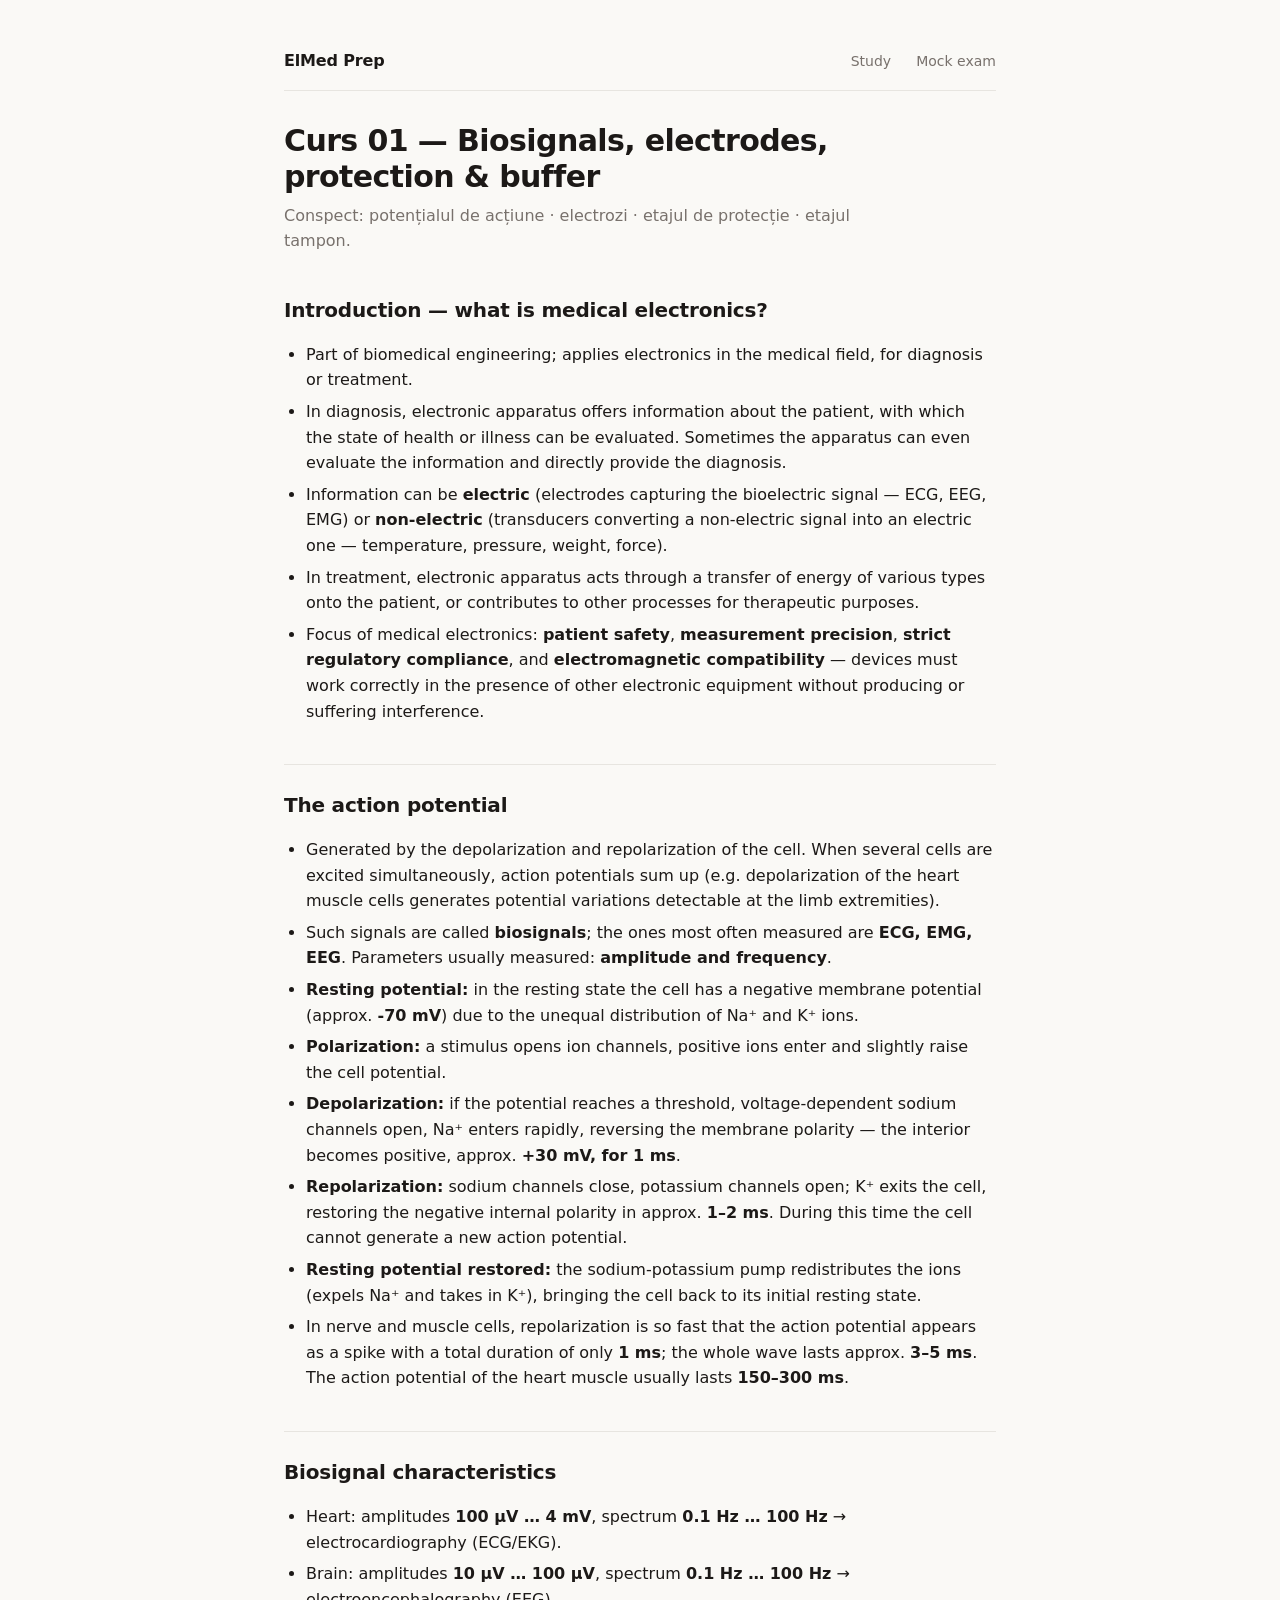
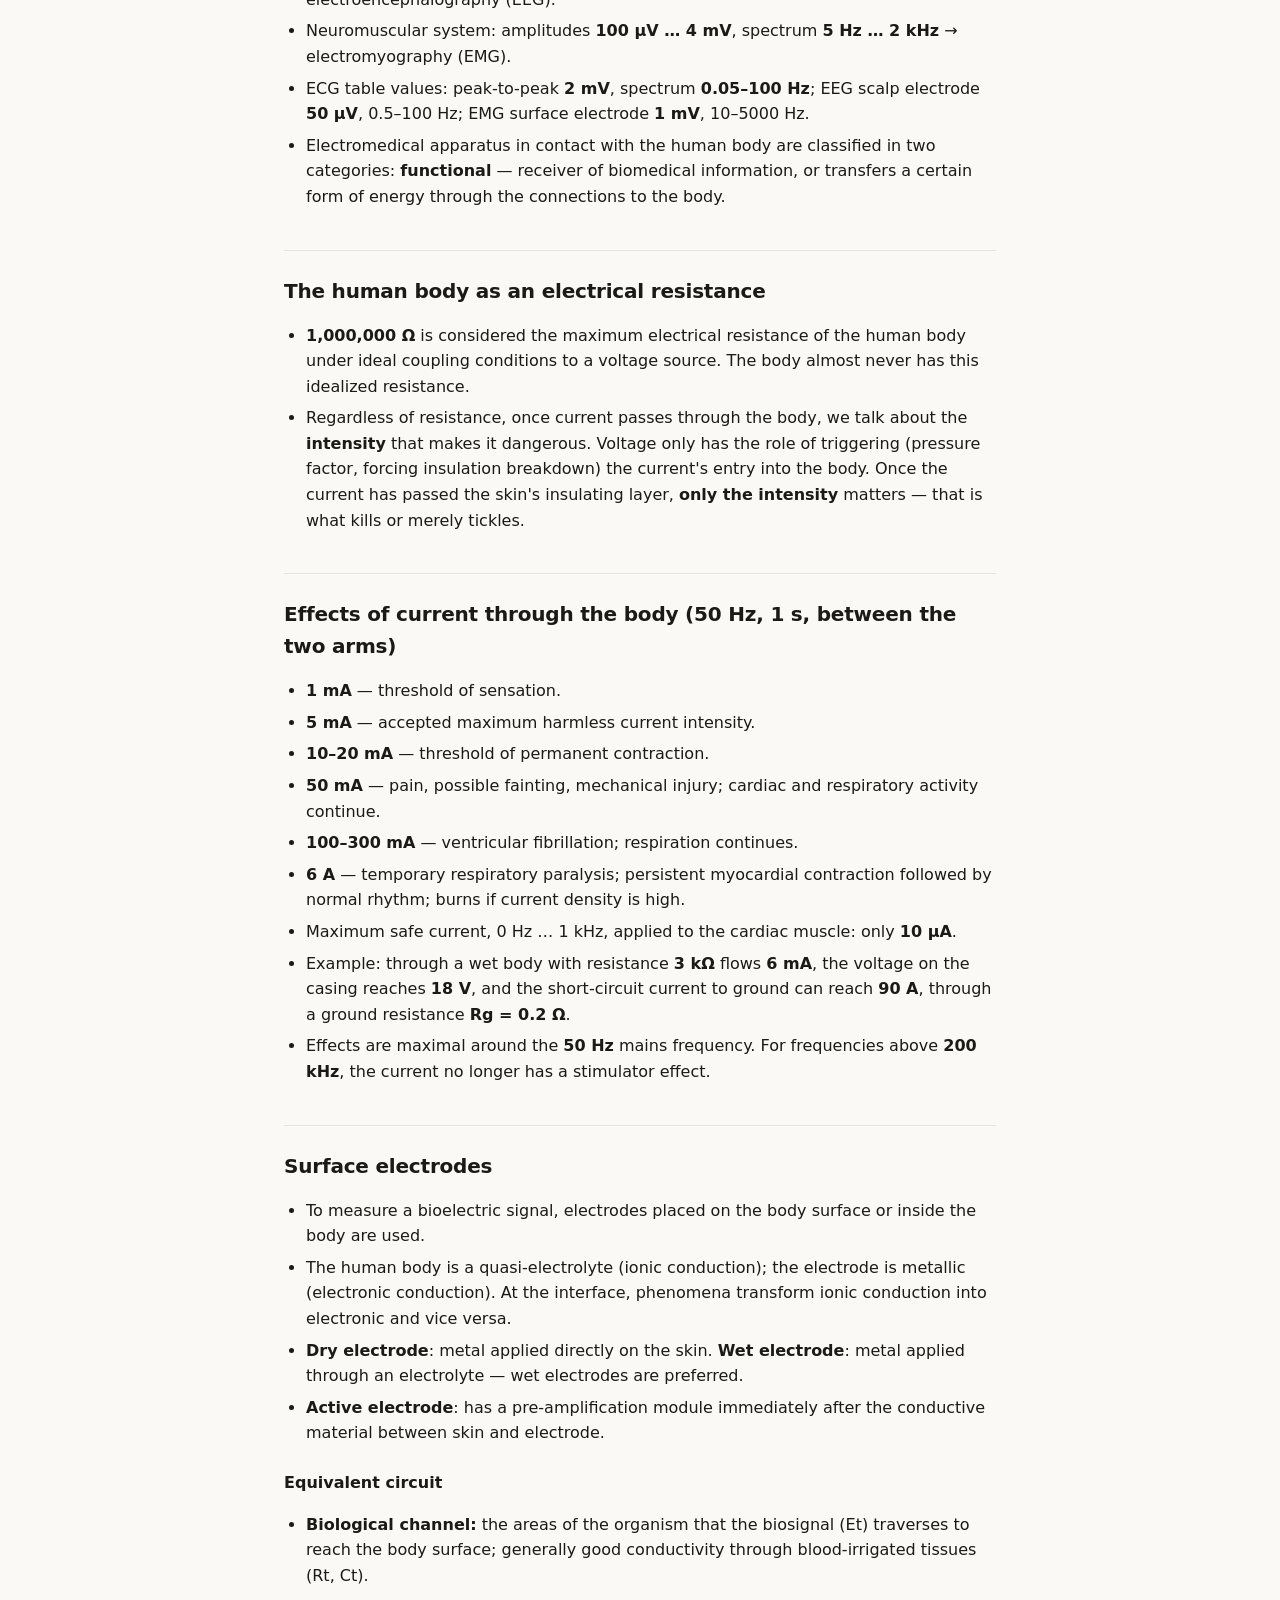
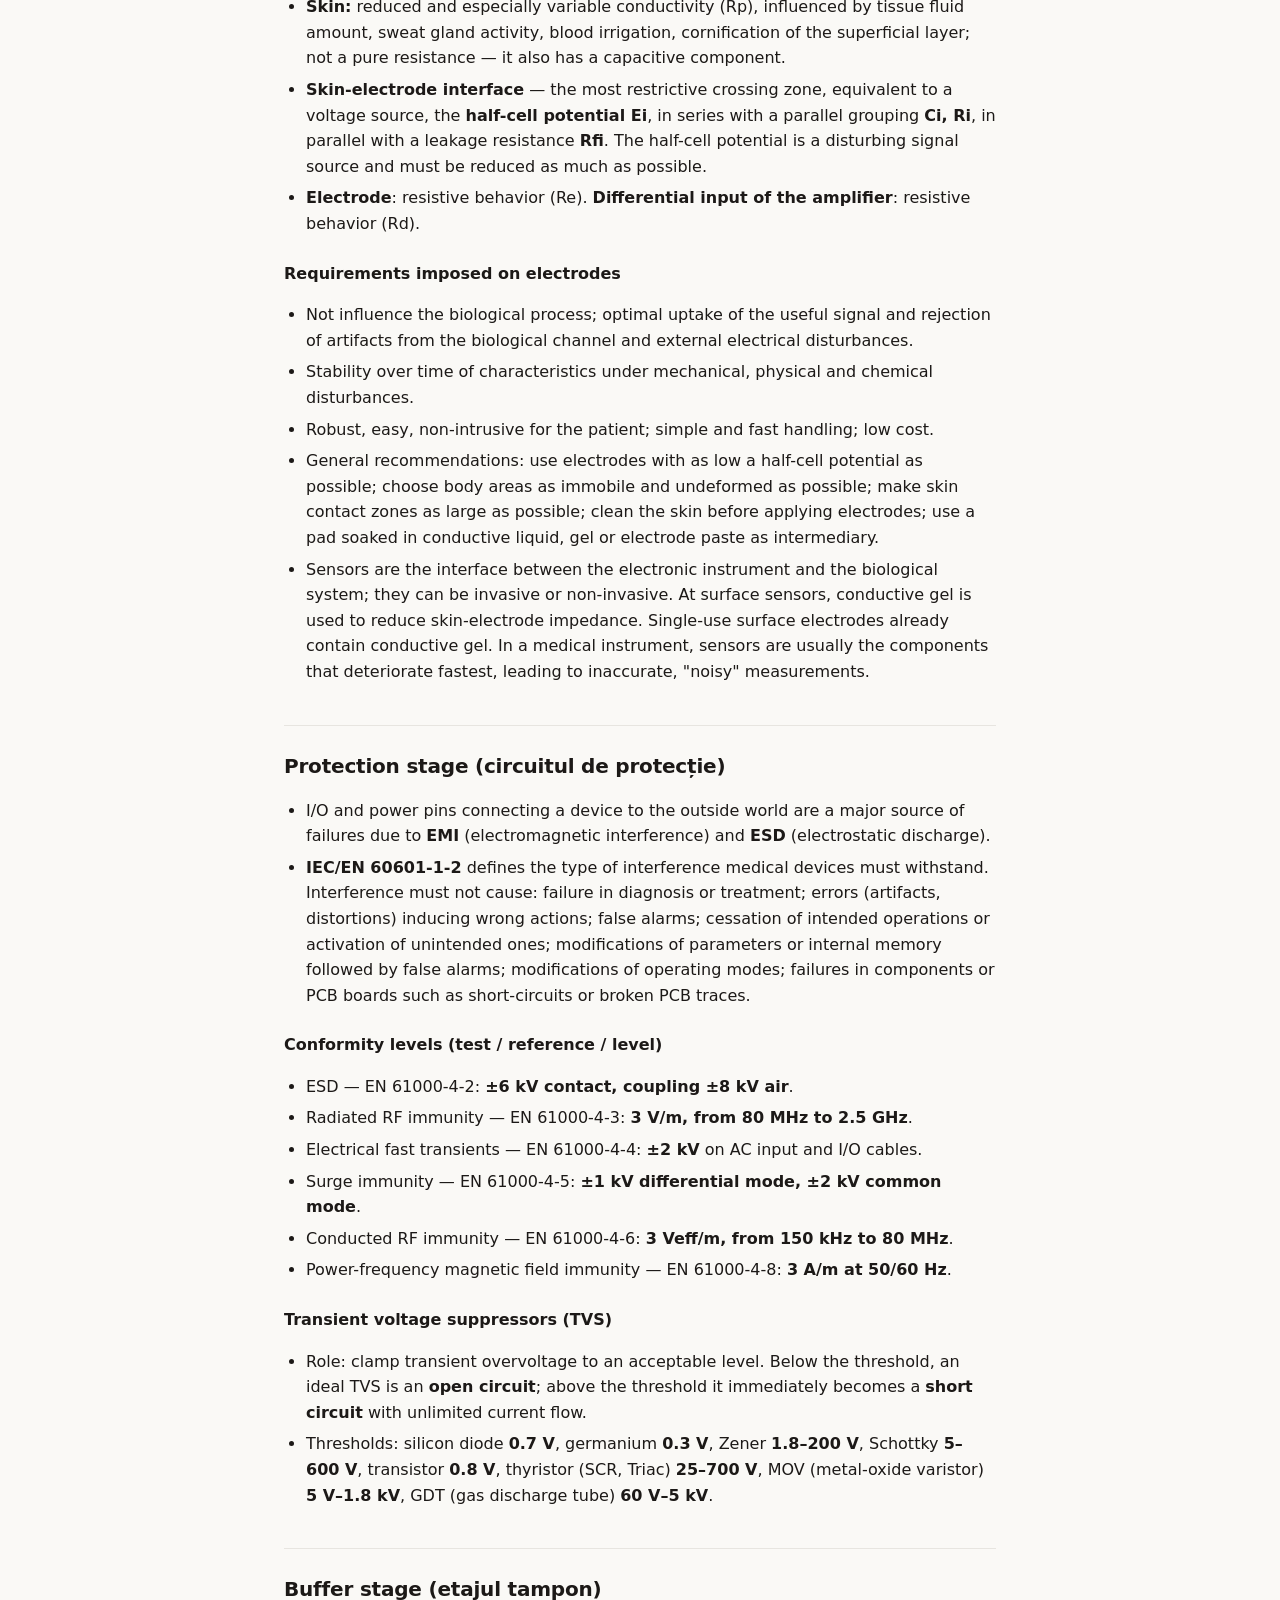
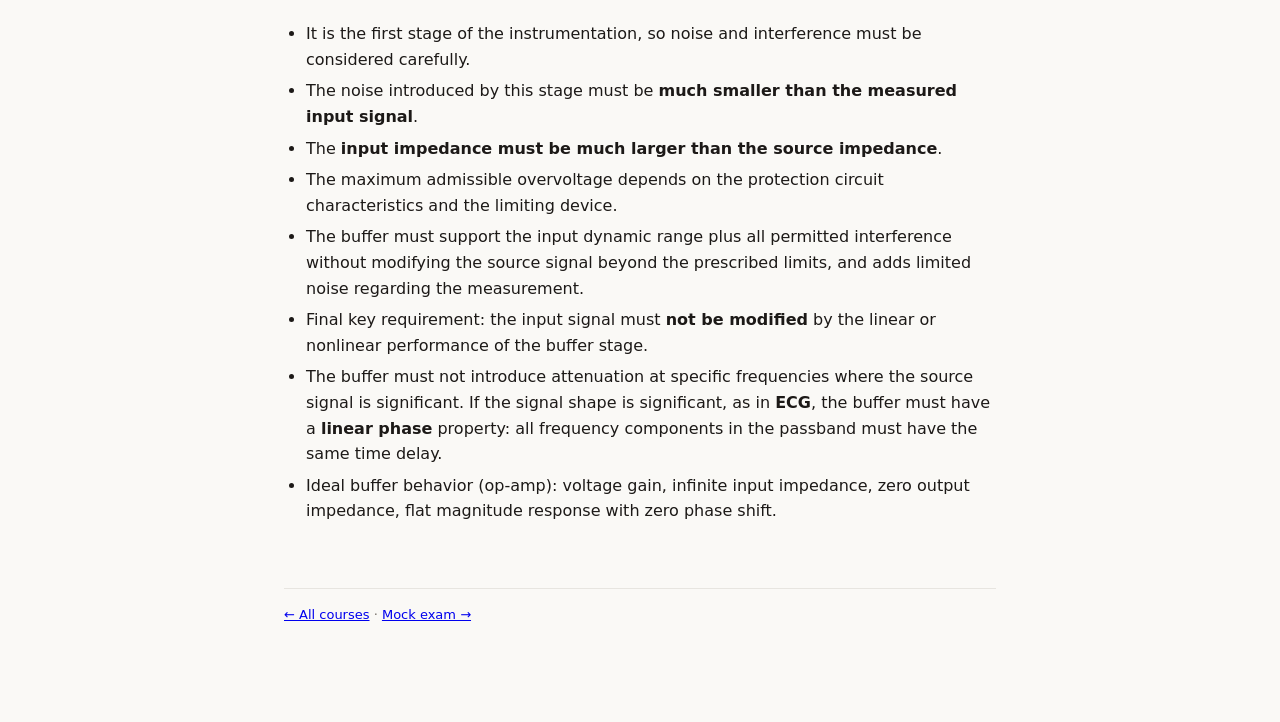
==== curs-1.html @ 2e2f3de9 "Add Curs 01 study page" ====
<!DOCTYPE html>
<html lang="en">
<head>
<meta charset="utf-8">
<meta name="viewport" content="width=device-width, initial-scale=1">
<title>Curs 01 — ElMed Prep</title>
<link rel="stylesheet" href="assets/style.css">
</head>
<body>
<div class="wrap content">
  <header class="site">
    <a class="brand" href="index.html">ElMed Prep</a>
    <nav>
      <a href="index.html">Study</a>
      <a href="exam.html">Mock exam</a>
    </nav>
  </header>

  <h1>Curs 01 — Biosignals, electrodes, protection &amp; buffer</h1>
  <p class="lead">Conspect: potențialul de acțiune · electrozi · etajul de protecție · etajul tampon.</p>

  <h2>Introduction — what is medical electronics?</h2>
  <ul>
    <li>Part of biomedical engineering; applies electronics in the medical field, for diagnosis or treatment.</li>
    <li>In diagnosis, electronic apparatus offers information about the patient, with which the state of health or illness can be evaluated. Sometimes the apparatus can even evaluate the information and directly provide the diagnosis.</li>
    <li>Information can be <strong>electric</strong> (electrodes capturing the bioelectric signal — ECG, EEG, EMG) or <strong>non-electric</strong> (transducers converting a non-electric signal into an electric one — temperature, pressure, weight, force).</li>
    <li>In treatment, electronic apparatus acts through a transfer of energy of various types onto the patient, or contributes to other processes for therapeutic purposes.</li>
    <li>Focus of medical electronics: <strong>patient safety</strong>, <strong>measurement precision</strong>, <strong>strict regulatory compliance</strong>, and <strong>electromagnetic compatibility</strong> — devices must work correctly in the presence of other electronic equipment without producing or suffering interference.</li>
  </ul>

  <h2>The action potential</h2>
  <ul>
    <li>Generated by the depolarization and repolarization of the cell. When several cells are excited simultaneously, action potentials sum up (e.g. depolarization of the heart muscle cells generates potential variations detectable at the limb extremities).</li>
    <li>Such signals are called <strong>biosignals</strong>; the ones most often measured are <strong>ECG, EMG, EEG</strong>. Parameters usually measured: <strong>amplitude and frequency</strong>.</li>
    <li><strong>Resting potential:</strong> in the resting state the cell has a negative membrane potential (approx. <strong>-70 mV</strong>) due to the unequal distribution of Na⁺ and K⁺ ions.</li>
    <li><strong>Polarization:</strong> a stimulus opens ion channels, positive ions enter and slightly raise the cell potential.</li>
    <li><strong>Depolarization:</strong> if the potential reaches a threshold, voltage-dependent sodium channels open, Na⁺ enters rapidly, reversing the membrane polarity — the interior becomes positive, approx. <strong>+30 mV, for 1 ms</strong>.</li>
    <li><strong>Repolarization:</strong> sodium channels close, potassium channels open; K⁺ exits the cell, restoring the negative internal polarity in approx. <strong>1–2 ms</strong>. During this time the cell cannot generate a new action potential.</li>
    <li><strong>Resting potential restored:</strong> the sodium-potassium pump redistributes the ions (expels Na⁺ and takes in K⁺), bringing the cell back to its initial resting state.</li>
    <li>In nerve and muscle cells, repolarization is so fast that the action potential appears as a spike with a total duration of only <strong>1 ms</strong>; the whole wave lasts approx. <strong>3–5 ms</strong>. The action potential of the heart muscle usually lasts <strong>150–300 ms</strong>.</li>
  </ul>

  <h2>Biosignal characteristics</h2>
  <ul>
    <li>Heart: amplitudes <strong>100 µV … 4 mV</strong>, spectrum <strong>0.1 Hz … 100 Hz</strong> → electrocardiography (ECG/EKG).</li>
    <li>Brain: amplitudes <strong>10 µV … 100 µV</strong>, spectrum <strong>0.1 Hz … 100 Hz</strong> → electroencephalography (EEG).</li>
    <li>Neuromuscular system: amplitudes <strong>100 µV … 4 mV</strong>, spectrum <strong>5 Hz … 2 kHz</strong> → electromyography (EMG).</li>
    <li>ECG table values: peak-to-peak <strong>2 mV</strong>, spectrum <strong>0.05–100 Hz</strong>; EEG scalp electrode <strong>50 µV</strong>, 0.5–100 Hz; EMG surface electrode <strong>1 mV</strong>, 10–5000 Hz.</li>
    <li>Electromedical apparatus in contact with the human body are classified in two categories: <strong>functional</strong> — receiver of biomedical information, or transfers a certain form of energy through the connections to the body.</li>
  </ul>

  <h2>The human body as an electrical resistance</h2>
  <ul>
    <li><strong>1,000,000 Ω</strong> is considered the maximum electrical resistance of the human body under ideal coupling conditions to a voltage source. The body almost never has this idealized resistance.</li>
    <li>Regardless of resistance, once current passes through the body, we talk about the <strong>intensity</strong> that makes it dangerous. Voltage only has the role of triggering (pressure factor, forcing insulation breakdown) the current's entry into the body. Once the current has passed the skin's insulating layer, <strong>only the intensity</strong> matters — that is what kills or merely tickles.</li>
  </ul>

  <h2>Effects of current through the body (50 Hz, 1 s, between the two arms)</h2>
  <ul>
    <li><strong>1 mA</strong> — threshold of sensation.</li>
    <li><strong>5 mA</strong> — accepted maximum harmless current intensity.</li>
    <li><strong>10–20 mA</strong> — threshold of permanent contraction.</li>
    <li><strong>50 mA</strong> — pain, possible fainting, mechanical injury; cardiac and respiratory activity continue.</li>
    <li><strong>100–300 mA</strong> — ventricular fibrillation; respiration continues.</li>
    <li><strong>6 A</strong> — temporary respiratory paralysis; persistent myocardial contraction followed by normal rhythm; burns if current density is high.</li>
    <li>Maximum safe current, 0 Hz … 1 kHz, applied to the cardiac muscle: only <strong>10 µA</strong>.</li>
    <li>Example: through a wet body with resistance <strong>3 kΩ</strong> flows <strong>6 mA</strong>, the voltage on the casing reaches <strong>18 V</strong>, and the short-circuit current to ground can reach <strong>90 A</strong>, through a ground resistance <strong>Rg = 0.2 Ω</strong>.</li>
    <li>Effects are maximal around the <strong>50 Hz</strong> mains frequency. For frequencies above <strong>200 kHz</strong>, the current no longer has a stimulator effect.</li>
  </ul>

  <h2>Surface electrodes</h2>
  <ul>
    <li>To measure a bioelectric signal, electrodes placed on the body surface or inside the body are used.</li>
    <li>The human body is a quasi-electrolyte (ionic conduction); the electrode is metallic (electronic conduction). At the interface, phenomena transform ionic conduction into electronic and vice versa.</li>
    <li><strong>Dry electrode</strong>: metal applied directly on the skin. <strong>Wet electrode</strong>: metal applied through an electrolyte — wet electrodes are preferred.</li>
    <li><strong>Active electrode</strong>: has a pre-amplification module immediately after the conductive material between skin and electrode.</li>
  </ul>

  <h3>Equivalent circuit</h3>
  <ul>
    <li><strong>Biological channel:</strong> the areas of the organism that the biosignal (Et) traverses to reach the body surface; generally good conductivity through blood-irrigated tissues (Rt, Ct).</li>
    <li><strong>Skin:</strong> reduced and especially variable conductivity (Rp), influenced by tissue fluid amount, sweat gland activity, blood irrigation, cornification of the superficial layer; not a pure resistance — it also has a capacitive component.</li>
    <li><strong>Skin-electrode interface</strong> — the most restrictive crossing zone, equivalent to a voltage source, the <strong>half-cell potential Ei</strong>, in series with a parallel grouping <strong>Ci, Ri</strong>, in parallel with a leakage resistance <strong>Rfi</strong>. The half-cell potential is a disturbing signal source and must be reduced as much as possible.</li>
    <li><strong>Electrode</strong>: resistive behavior (Re). <strong>Differential input of the amplifier</strong>: resistive behavior (Rd).</li>
  </ul>

  <h3>Requirements imposed on electrodes</h3>
  <ul>
    <li>Not influence the biological process; optimal uptake of the useful signal and rejection of artifacts from the biological channel and external electrical disturbances.</li>
    <li>Stability over time of characteristics under mechanical, physical and chemical disturbances.</li>
    <li>Robust, easy, non-intrusive for the patient; simple and fast handling; low cost.</li>
    <li>General recommendations: use electrodes with as low a half-cell potential as possible; choose body areas as immobile and undeformed as possible; make skin contact zones as large as possible; clean the skin before applying electrodes; use a pad soaked in conductive liquid, gel or electrode paste as intermediary.</li>
    <li>Sensors are the interface between the electronic instrument and the biological system; they can be invasive or non-invasive. At surface sensors, conductive gel is used to reduce skin-electrode impedance. Single-use surface electrodes already contain conductive gel. In a medical instrument, sensors are usually the components that deteriorate fastest, leading to inaccurate, "noisy" measurements.</li>
  </ul>

  <h2>Protection stage (circuitul de protecție)</h2>
  <ul>
    <li>I/O and power pins connecting a device to the outside world are a major source of failures due to <strong>EMI</strong> (electromagnetic interference) and <strong>ESD</strong> (electrostatic discharge).</li>
    <li><strong>IEC/EN 60601-1-2</strong> defines the type of interference medical devices must withstand. Interference must not cause: failure in diagnosis or treatment; errors (artifacts, distortions) inducing wrong actions; false alarms; cessation of intended operations or activation of unintended ones; modifications of parameters or internal memory followed by false alarms; modifications of operating modes; failures in components or PCB boards such as short-circuits or broken PCB traces.</li>
  </ul>
  <h3>Conformity levels (test / reference / level)</h3>
  <ul>
    <li>ESD — EN 61000-4-2: <strong>±6 kV contact, coupling ±8 kV air</strong>.</li>
    <li>Radiated RF immunity — EN 61000-4-3: <strong>3 V/m, from 80 MHz to 2.5 GHz</strong>.</li>
    <li>Electrical fast transients — EN 61000-4-4: <strong>±2 kV</strong> on AC input and I/O cables.</li>
    <li>Surge immunity — EN 61000-4-5: <strong>±1 kV differential mode, ±2 kV common mode</strong>.</li>
    <li>Conducted RF immunity — EN 61000-4-6: <strong>3 Veff/m, from 150 kHz to 80 MHz</strong>.</li>
    <li>Power-frequency magnetic field immunity — EN 61000-4-8: <strong>3 A/m at 50/60 Hz</strong>.</li>
  </ul>

  <h3>Transient voltage suppressors (TVS)</h3>
  <ul>
    <li>Role: clamp transient overvoltage to an acceptable level. Below the threshold, an ideal TVS is an <strong>open circuit</strong>; above the threshold it immediately becomes a <strong>short circuit</strong> with unlimited current flow.</li>
    <li>Thresholds: silicon diode <strong>0.7 V</strong>, germanium <strong>0.3 V</strong>, Zener <strong>1.8–200 V</strong>, Schottky <strong>5–600 V</strong>, transistor <strong>0.8 V</strong>, thyristor (SCR, Triac) <strong>25–700 V</strong>, MOV (metal-oxide varistor) <strong>5 V–1.8 kV</strong>, GDT (gas discharge tube) <strong>60 V–5 kV</strong>.</li>
  </ul>

  <h2>Buffer stage (etajul tampon)</h2>
  <ul>
    <li>It is the first stage of the instrumentation, so noise and interference must be considered carefully.</li>
    <li>The noise introduced by this stage must be <strong>much smaller than the measured input signal</strong>.</li>
    <li>The <strong>input impedance must be much larger than the source impedance</strong>.</li>
    <li>The maximum admissible overvoltage depends on the protection circuit characteristics and the limiting device.</li>
    <li>The buffer must support the input dynamic range plus all permitted interference without modifying the source signal beyond the prescribed limits, and adds limited noise regarding the measurement.</li>
    <li>Final key requirement: the input signal must <strong>not be modified</strong> by the linear or nonlinear performance of the buffer stage.</li>
    <li>The buffer must not introduce attenuation at specific frequencies where the source signal is significant. If the signal shape is significant, as in <strong>ECG</strong>, the buffer must have a <strong>linear phase</strong> property: all frequency components in the passband must have the same time delay.</li>
    <li>Ideal buffer behavior (op-amp): voltage gain, infinite input impedance, zero output impedance, flat magnitude response with zero phase shift.</li>
  </ul>

  <footer class="site"><a href="index.html">← All courses</a> · <a href="exam.html">Mock exam →</a></footer>
</div>
</body>
</html>
---- assets/style.css ----
:root {
  --bg: #faf9f6;
  --surface: #ffffff;
  --ink: #1c1917;
  --muted: #78716c;
  --line: #e7e5e0;
  --accent: #c2410c;
  --accent-soft: #fdf0e7;
  --good: #15803d;
  --bad: #b91c1c;
}

* { box-sizing: border-box; }

body {
  margin: 0;
  background: var(--bg);
  color: var(--ink);
  font-family: ui-sans-serif, system-ui, -apple-system, "Segoe UI", Roboto, Helvetica, Arial, sans-serif;
  line-height: 1.6;
  -webkit-font-smoothing: antialiased;
}

.wrap { max-width: 760px; margin: 0 auto; padding: 48px 24px 96px; }

header.site {
  display: flex; align-items: baseline; justify-content: space-between;
  padding-bottom: 16px; margin-bottom: 32px; border-bottom: 1px solid var(--line);
}
header.site .brand { font-weight: 650; letter-spacing: -0.01em; text-decoration: none; color: var(--ink); }
header.site nav a { color: var(--muted); text-decoration: none; margin-left: 20px; font-size: 14px; }
header.site nav a:hover { color: var(--accent); }

h1 { font-size: 30px; letter-spacing: -0.02em; line-height: 1.2; margin: 0 0 8px; }
h2 { font-size: 20px; letter-spacing: -0.01em; margin: 40px 0 12px; padding-top: 24px; border-top: 1px solid var(--line); }
h3 { font-size: 16px; margin: 24px 0 8px; }
p.lead { color: var(--muted); margin: 0 0 32px; max-width: 60ch; }

.card {
  display: block; background: var(--surface); border: 1px solid var(--line);
  border-radius: 10px; padding: 20px 24px; margin-bottom: 14px;
  text-decoration: none; color: var(--ink); transition: border-color .15s ease;
}
.card:hover { border-color: var(--accent); }
.card .kicker { font-size: 12px; text-transform: uppercase; letter-spacing: .08em; color: var(--accent); font-weight: 600; }
.card .title { font-size: 17px; font-weight: 600; margin: 4px 0 2px; }
.card .desc { font-size: 14px; color: var(--muted); }

ul.toc { padding-left: 20px; color: var(--muted); }
ul.toc a { color: var(--ink); }
ul.toc a:hover { color: var(--accent); }

.content h2:first-of-type { border-top: none; padding-top: 0; }
.content ul { padding-left: 22px; }
.content li { margin-bottom: 6px; }
.content .note { background: var(--accent-soft); border: 1px solid #f5d5bd; border-radius: 8px; padding: 12px 16px; font-size: 14px; }
code { background: #f0efeb; border-radius: 4px; padding: 1px 5px; font-size: 0.9em; font-family: ui-monospace, SFMono-Regular, Menlo, monospace; }

.exam-bar {
  position: sticky; top: 0; background: var(--bg); border-bottom: 1px solid var(--line);
  display: flex; justify-content: space-between; align-items: center;
  padding: 12px 24px; font-size: 14px; z-index: 10;
}
#timer { font-variant-numeric: tabular-nums; font-weight: 650; }
#timer.low { color: var(--bad); }

button.btn, a.btn {
  display: inline-block; background: var(--accent); color: #fff; border: none; border-radius: 8px;
  padding: 10px 22px; font-size: 15px; font-weight: 600; cursor: pointer; text-decoration: none;
}
button.btn:hover, a.btn:hover { background: #9a3412; }
button.btn.secondary { background: var(--surface); color: var(--ink); border: 1px solid var(--line); }
button.btn.secondary:hover { border-color: var(--accent); color: var(--accent); background: var(--surface); }

.q {
  background: var(--surface); border: 1px solid var(--line); border-radius: 10px;
  padding: 20px 24px; margin-bottom: 16px;
}
.q .qhead { font-weight: 600; margin-bottom: 12px; }
.q .qhead .num { color: var(--accent); margin-right: 8px; }
.q label.opt {
  display: flex; gap: 10px; align-items: flex-start; padding: 8px 10px; border-radius: 6px;
  cursor: pointer; font-size: 15px;
}
.q label.opt:hover { background: var(--bg); }
.q label.opt input { margin-top: 4px; accent-color: var(--accent); }
.q.correct { border-color: var(--good); }
.q.wrong { border-color: var(--bad); }
.q .verdict { font-size: 13px; font-weight: 600; margin-top: 10px; }
.q .verdict.ok { color: var(--good); }
.q .verdict.no { color: var(--bad); }
.q .pts { color: var(--muted); font-size: 13px; }

.result {
  background: var(--surface); border: 1px solid var(--line); border-radius: 10px;
  padding: 28px 32px; text-align: center; margin-bottom: 24px;
}
.result .grade { font-size: 44px; font-weight: 700; letter-spacing: -0.02em; }
.result .grade.pass { color: var(--good); }
.result .grade.fail { color: var(--bad); }
.result .remark { color: var(--muted); margin-top: 6px; }

footer.site { margin-top: 64px; padding-top: 16px; border-top: 1px solid var(--line); color: var(--muted); font-size: 13px; }
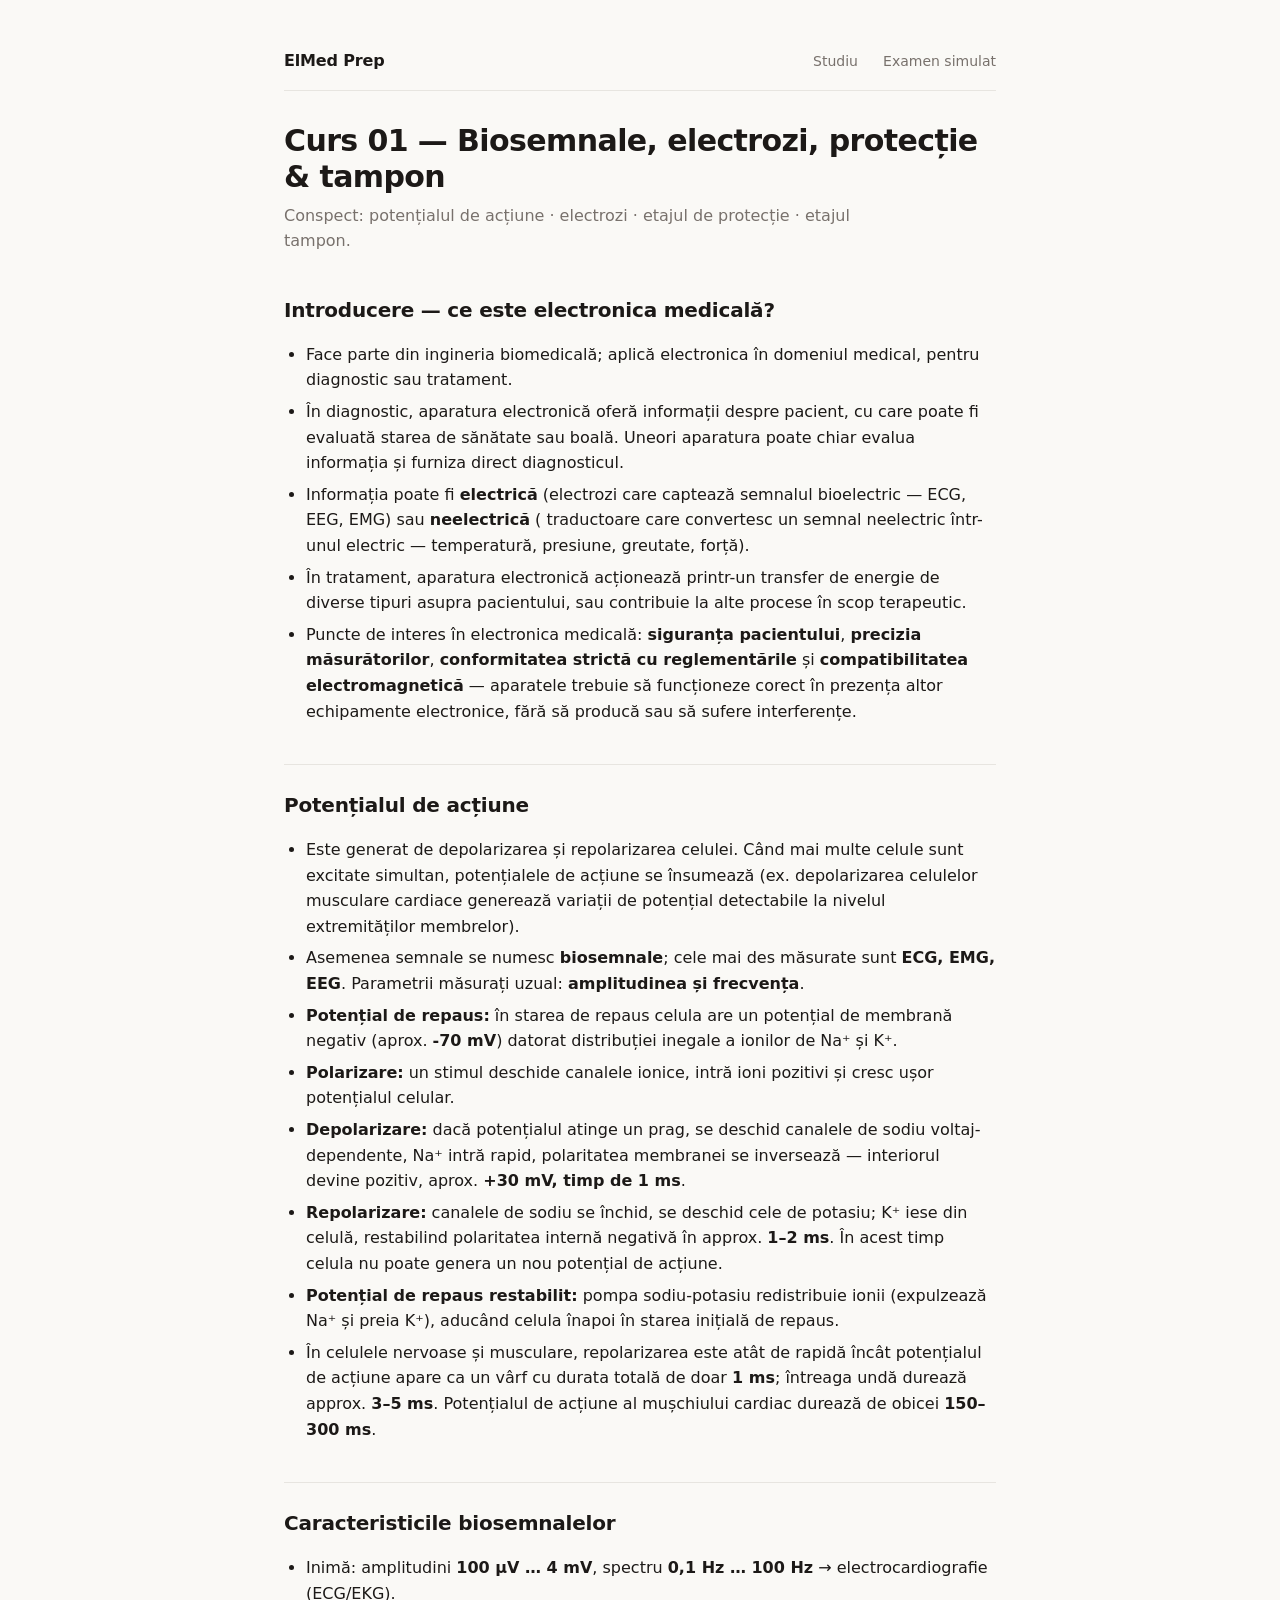
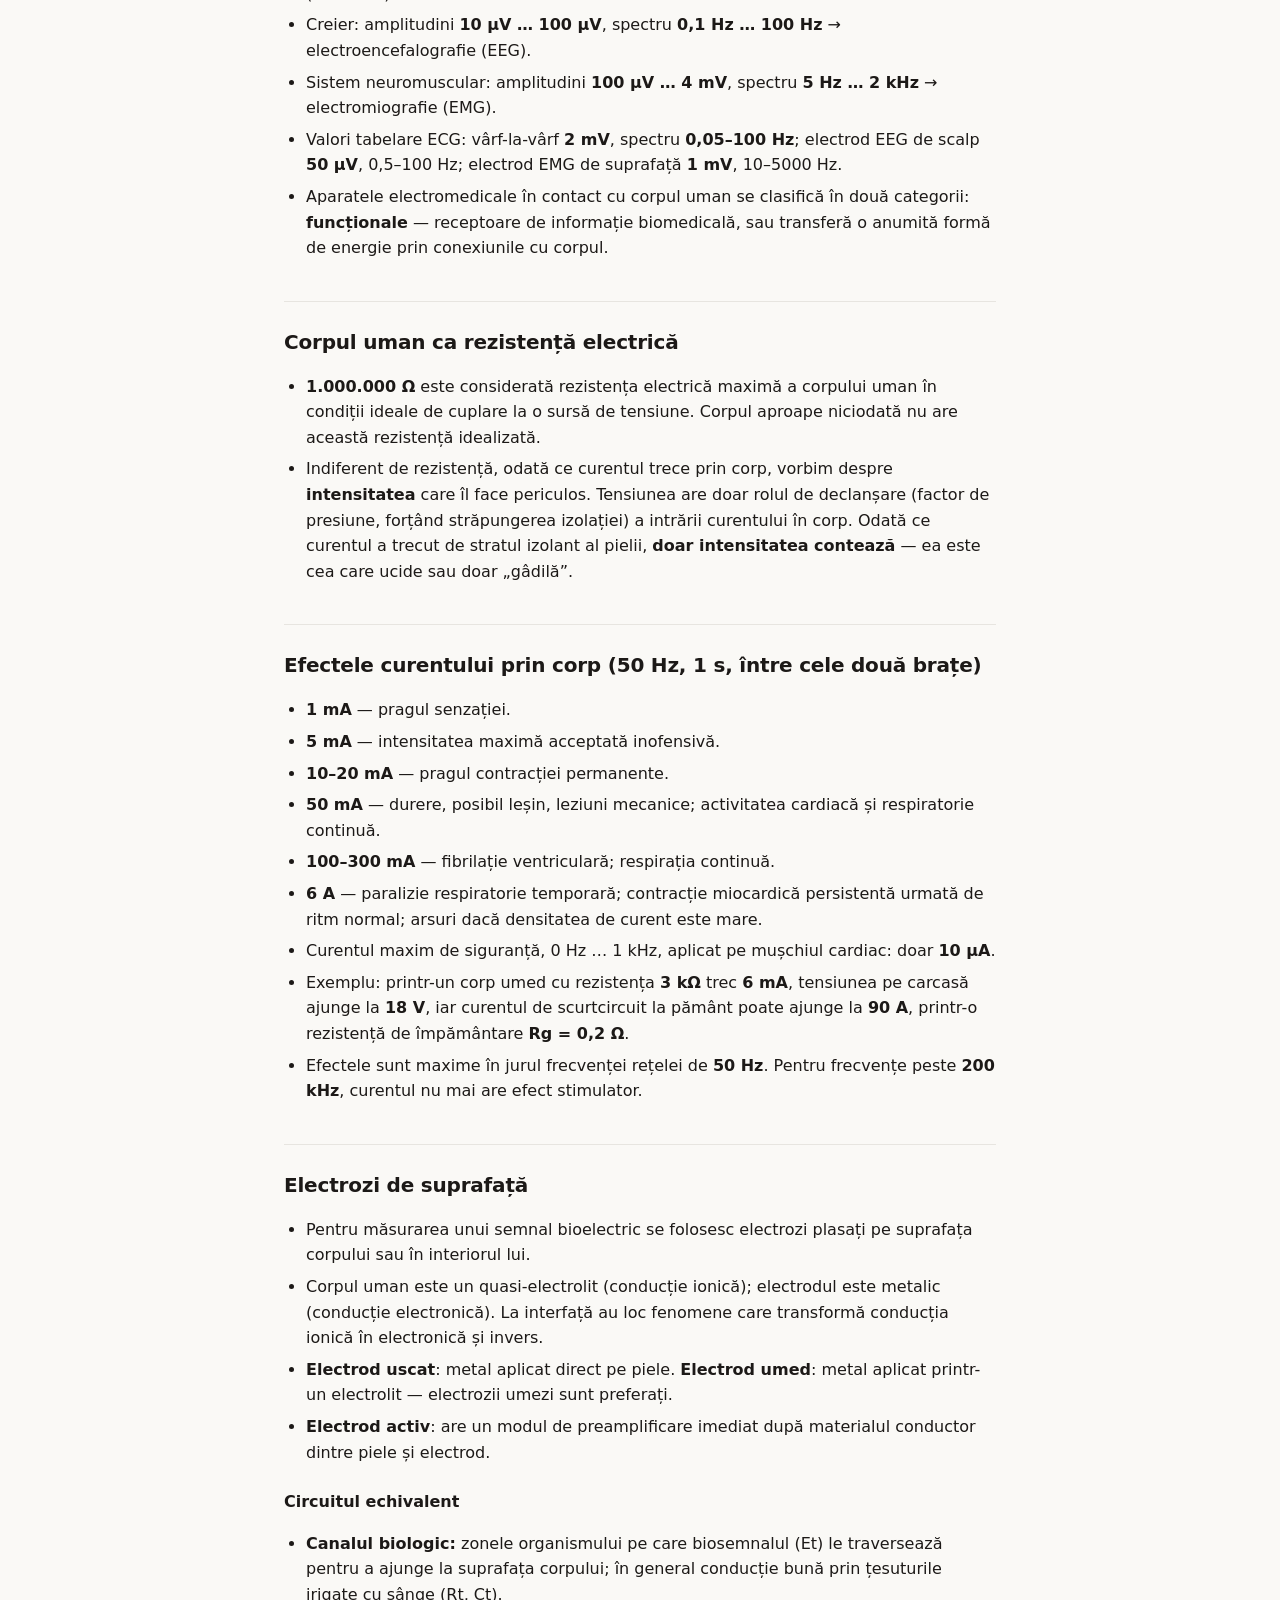
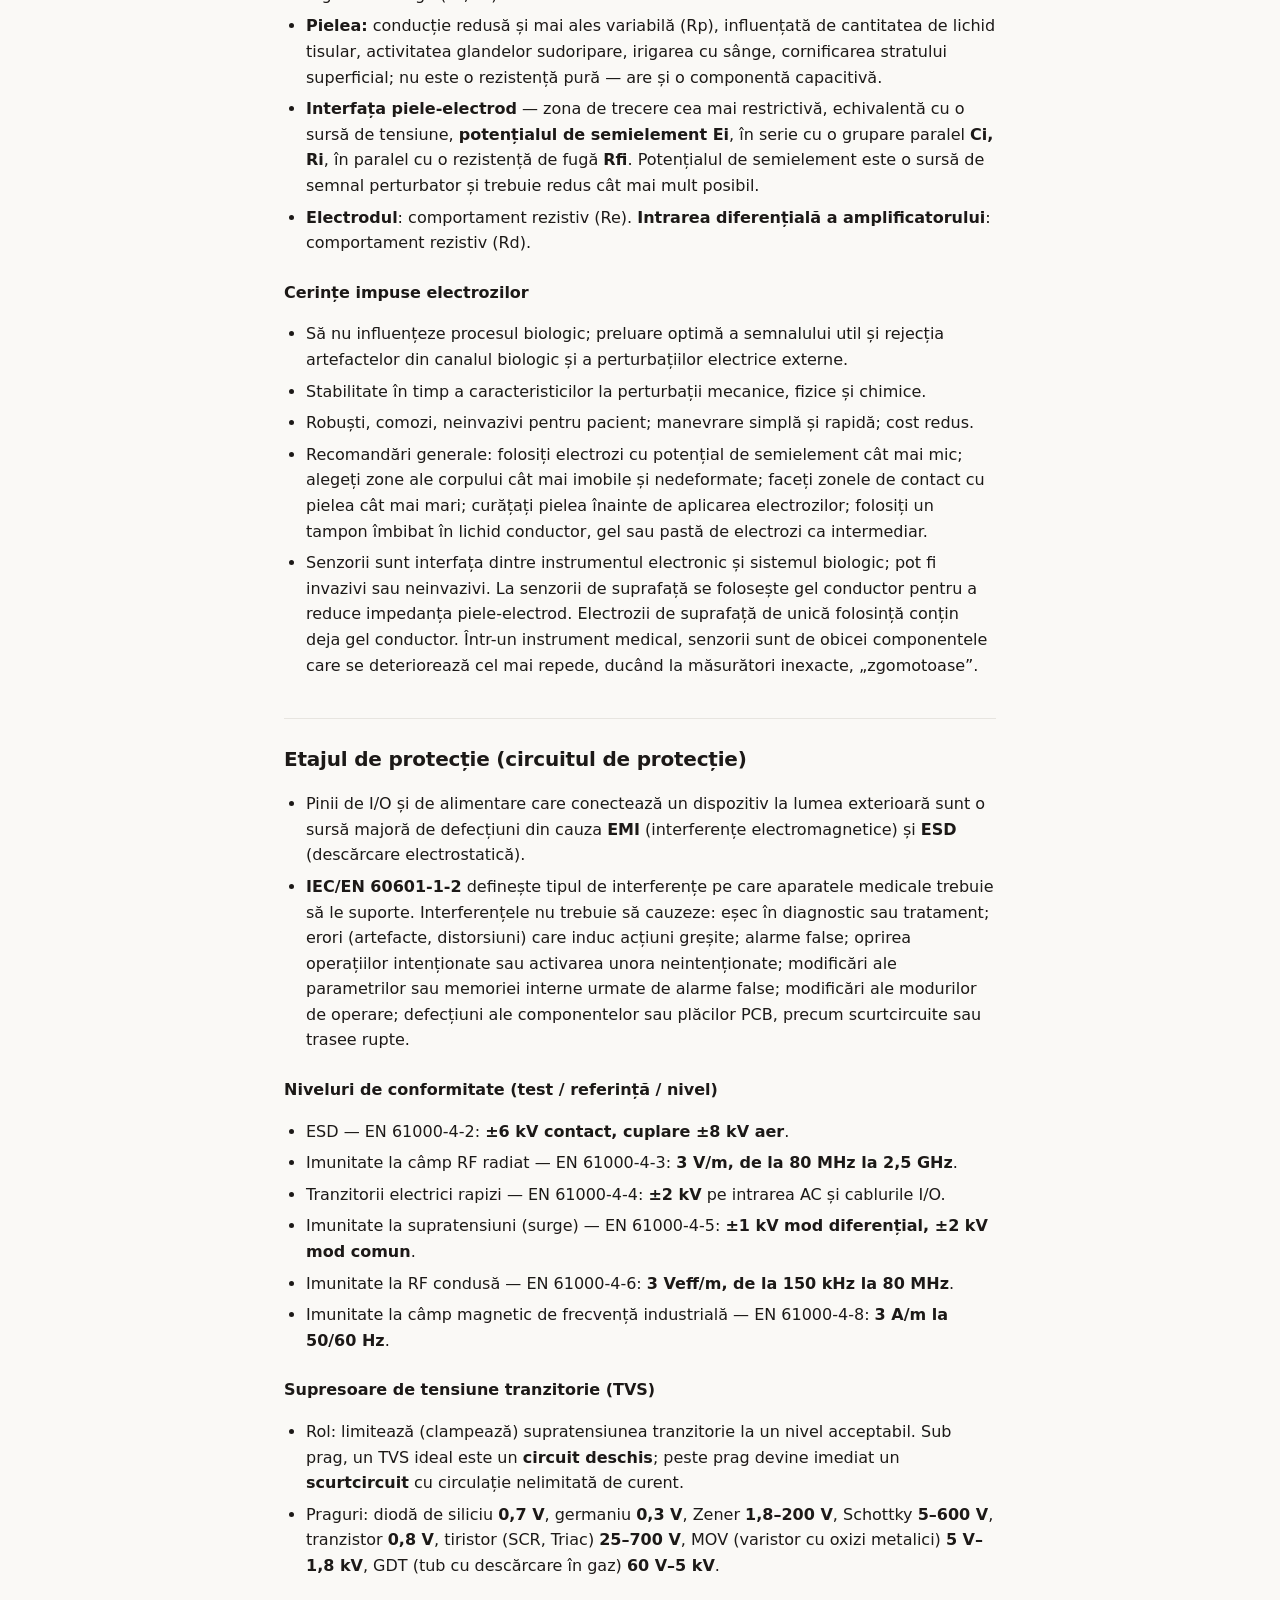
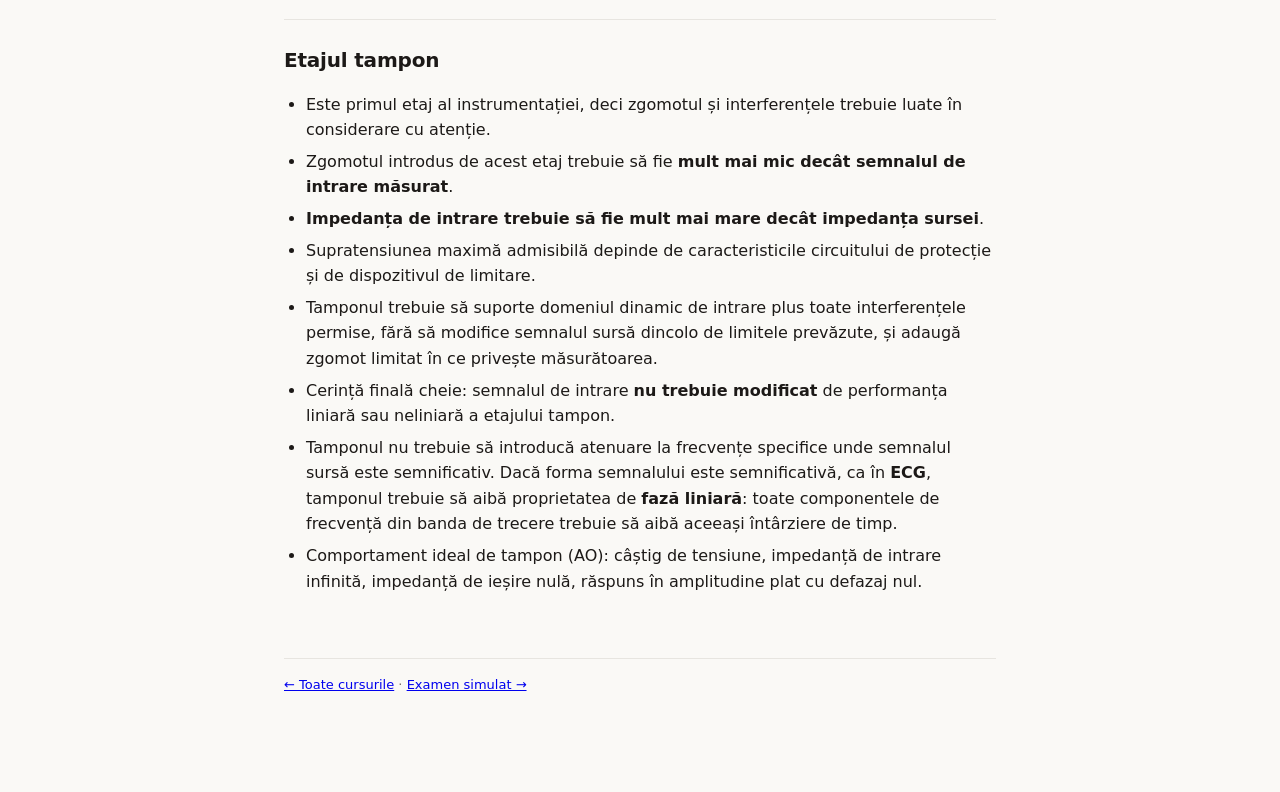
==== commit 04c321a2: "Traducere în română: pagini HTML, exam.js, README (banca de întrebări urmează) Co-authored-by: edybu" ====
--- a/curs-1.html
+++ b/curs-1.html
@@ -1,5 +1,5 @@
 <!DOCTYPE html>
-<html lang="en">
+<html lang="ro">
 <head>
 <meta charset="utf-8">
 <meta name="viewport" content="width=device-width, initial-scale=1">
@@ -11,122 +11,122 @@
   <header class="site">
     <a class="brand" href="index.html">ElMed Prep</a>
     <nav>
-      <a href="index.html">Study</a>
-      <a href="exam.html">Mock exam</a>
+      <a href="index.html">Studiu</a>
+      <a href="exam.html">Examen simulat</a>
     </nav>
   </header>
 
-  <h1>Curs 01 — Biosignals, electrodes, protection &amp; buffer</h1>
+  <h1>Curs 01 — Biosemnale, electrozi, protecție &amp; tampon</h1>
   <p class="lead">Conspect: potențialul de acțiune · electrozi · etajul de protecție · etajul tampon.</p>
 
-  <h2>Introduction — what is medical electronics?</h2>
+  <h2>Introducere — ce este electronica medicală?</h2>
   <ul>
-    <li>Part of biomedical engineering; applies electronics in the medical field, for diagnosis or treatment.</li>
-    <li>In diagnosis, electronic apparatus offers information about the patient, with which the state of health or illness can be evaluated. Sometimes the apparatus can even evaluate the information and directly provide the diagnosis.</li>
-    <li>Information can be <strong>electric</strong> (electrodes capturing the bioelectric signal — ECG, EEG, EMG) or <strong>non-electric</strong> (transducers converting a non-electric signal into an electric one — temperature, pressure, weight, force).</li>
-    <li>In treatment, electronic apparatus acts through a transfer of energy of various types onto the patient, or contributes to other processes for therapeutic purposes.</li>
-    <li>Focus of medical electronics: <strong>patient safety</strong>, <strong>measurement precision</strong>, <strong>strict regulatory compliance</strong>, and <strong>electromagnetic compatibility</strong> — devices must work correctly in the presence of other electronic equipment without producing or suffering interference.</li>
+    <li>Face parte din ingineria biomedicală; aplică electronica în domeniul medical, pentru diagnostic sau tratament.</li>
+    <li>În diagnostic, aparatura electronică oferă informații despre pacient, cu care poate fi evaluată starea de sănătate sau boală. Uneori aparatura poate chiar evalua informația și furniza direct diagnosticul.</li>
+    <li>Informația poate fi <strong>electrică</strong> (electrozi care captează semnalul bioelectric — ECG, EEG, EMG) sau <strong>neelectrică</strong> ( traductoare care convertesc un semnal neelectric într-unul electric — temperatură, presiune, greutate, forță).</li>
+    <li>În tratament, aparatura electronică acționează printr-un transfer de energie de diverse tipuri asupra pacientului, sau contribuie la alte procese în scop terapeutic.</li>
+    <li>Puncte de interes în electronica medicală: <strong>siguranța pacientului</strong>, <strong>precizia măsurătorilor</strong>, <strong>conformitatea strictă cu reglementările</strong> și <strong>compatibilitatea electromagnetică</strong> — aparatele trebuie să funcționeze corect în prezența altor echipamente electronice, fără să producă sau să sufere interferențe.</li>
   </ul>
 
-  <h2>The action potential</h2>
+  <h2>Potențialul de acțiune</h2>
   <ul>
-    <li>Generated by the depolarization and repolarization of the cell. When several cells are excited simultaneously, action potentials sum up (e.g. depolarization of the heart muscle cells generates potential variations detectable at the limb extremities).</li>
-    <li>Such signals are called <strong>biosignals</strong>; the ones most often measured are <strong>ECG, EMG, EEG</strong>. Parameters usually measured: <strong>amplitude and frequency</strong>.</li>
-    <li><strong>Resting potential:</strong> in the resting state the cell has a negative membrane potential (approx. <strong>-70 mV</strong>) due to the unequal distribution of Na⁺ and K⁺ ions.</li>
-    <li><strong>Polarization:</strong> a stimulus opens ion channels, positive ions enter and slightly raise the cell potential.</li>
-    <li><strong>Depolarization:</strong> if the potential reaches a threshold, voltage-dependent sodium channels open, Na⁺ enters rapidly, reversing the membrane polarity — the interior becomes positive, approx. <strong>+30 mV, for 1 ms</strong>.</li>
-    <li><strong>Repolarization:</strong> sodium channels close, potassium channels open; K⁺ exits the cell, restoring the negative internal polarity in approx. <strong>1–2 ms</strong>. During this time the cell cannot generate a new action potential.</li>
-    <li><strong>Resting potential restored:</strong> the sodium-potassium pump redistributes the ions (expels Na⁺ and takes in K⁺), bringing the cell back to its initial resting state.</li>
-    <li>In nerve and muscle cells, repolarization is so fast that the action potential appears as a spike with a total duration of only <strong>1 ms</strong>; the whole wave lasts approx. <strong>3–5 ms</strong>. The action potential of the heart muscle usually lasts <strong>150–300 ms</strong>.</li>
+    <li>Este generat de depolarizarea și repolarizarea celulei. Când mai multe celule sunt excitate simultan, potențialele de acțiune se însumează (ex. depolarizarea celulelor musculare cardiace generează variații de potențial detectabile la nivelul extremităților membrelor).</li>
+    <li>Asemenea semnale se numesc <strong>biosemnale</strong>; cele mai des măsurate sunt <strong>ECG, EMG, EEG</strong>. Parametrii măsurați uzual: <strong>amplitudinea și frecvența</strong>.</li>
+    <li><strong>Potențial de repaus:</strong> în starea de repaus celula are un potențial de membrană negativ (aprox. <strong>-70 mV</strong>) datorat distribuției inegale a ionilor de Na⁺ și K⁺.</li>
+    <li><strong>Polarizare:</strong> un stimul deschide canalele ionice, intră ioni pozitivi și cresc ușor potențialul celular.</li>
+    <li><strong>Depolarizare:</strong> dacă potențialul atinge un prag, se deschid canalele de sodiu voltaj-dependente, Na⁺ intră rapid, polaritatea membranei se inversează — interiorul devine pozitiv, aprox. <strong>+30 mV, timp de 1 ms</strong>.</li>
+    <li><strong>Repolarizare:</strong> canalele de sodiu se închid, se deschid cele de potasiu; K⁺ iese din celulă, restabilind polaritatea internă negativă în approx. <strong>1–2 ms</strong>. În acest timp celula nu poate genera un nou potențial de acțiune.</li>
+    <li><strong>Potențial de repaus restabilit:</strong> pompa sodiu-potasiu redistribuie ionii (expulzează Na⁺ și preia K⁺), aducând celula înapoi în starea inițială de repaus.</li>
+    <li>În celulele nervoase și musculare, repolarizarea este atât de rapidă încât potențialul de acțiune apare ca un vârf cu durata totală de doar <strong>1 ms</strong>; întreaga undă durează approx. <strong>3–5 ms</strong>. Potențialul de acțiune al mușchiului cardiac durează de obicei <strong>150–300 ms</strong>.</li>
   </ul>
 
-  <h2>Biosignal characteristics</h2>
+  <h2>Caracteristicile biosemnalelor</h2>
   <ul>
-    <li>Heart: amplitudes <strong>100 µV … 4 mV</strong>, spectrum <strong>0.1 Hz … 100 Hz</strong> → electrocardiography (ECG/EKG).</li>
-    <li>Brain: amplitudes <strong>10 µV … 100 µV</strong>, spectrum <strong>0.1 Hz … 100 Hz</strong> → electroencephalography (EEG).</li>
-    <li>Neuromuscular system: amplitudes <strong>100 µV … 4 mV</strong>, spectrum <strong>5 Hz … 2 kHz</strong> → electromyography (EMG).</li>
-    <li>ECG table values: peak-to-peak <strong>2 mV</strong>, spectrum <strong>0.05–100 Hz</strong>; EEG scalp electrode <strong>50 µV</strong>, 0.5–100 Hz; EMG surface electrode <strong>1 mV</strong>, 10–5000 Hz.</li>
-    <li>Electromedical apparatus in contact with the human body are classified in two categories: <strong>functional</strong> — receiver of biomedical information, or transfers a certain form of energy through the connections to the body.</li>
+    <li>Inimă: amplitudini <strong>100 µV … 4 mV</strong>, spectru <strong>0,1 Hz … 100 Hz</strong> → electrocardiografie (ECG/EKG).</li>
+    <li>Creier: amplitudini <strong>10 µV … 100 µV</strong>, spectru <strong>0,1 Hz … 100 Hz</strong> → electroencefalografie (EEG).</li>
+    <li>Sistem neuromuscular: amplitudini <strong>100 µV … 4 mV</strong>, spectru <strong>5 Hz … 2 kHz</strong> → electromiografie (EMG).</li>
+    <li>Valori tabelare ECG: vârf-la-vârf <strong>2 mV</strong>, spectru <strong>0,05–100 Hz</strong>; electrod EEG de scalp <strong>50 µV</strong>, 0,5–100 Hz; electrod EMG de suprafață <strong>1 mV</strong>, 10–5000 Hz.</li>
+    <li>Aparatele electromedicale în contact cu corpul uman se clasifică în două categorii: <strong>funcționale</strong> — receptoare de informație biomedicală, sau transferă o anumită formă de energie prin conexiunile cu corpul.</li>
   </ul>
 
-  <h2>The human body as an electrical resistance</h2>
+  <h2>Corpul uman ca rezistență electrică</h2>
   <ul>
-    <li><strong>1,000,000 Ω</strong> is considered the maximum electrical resistance of the human body under ideal coupling conditions to a voltage source. The body almost never has this idealized resistance.</li>
-    <li>Regardless of resistance, once current passes through the body, we talk about the <strong>intensity</strong> that makes it dangerous. Voltage only has the role of triggering (pressure factor, forcing insulation breakdown) the current's entry into the body. Once the current has passed the skin's insulating layer, <strong>only the intensity</strong> matters — that is what kills or merely tickles.</li>
+    <li><strong>1.000.000 Ω</strong> este considerată rezistența electrică maximă a corpului uman în condiții ideale de cuplare la o sursă de tensiune. Corpul aproape niciodată nu are această rezistență idealizată.</li>
+    <li>Indiferent de rezistență, odată ce curentul trece prin corp, vorbim despre <strong>intensitatea</strong> care îl face periculos. Tensiunea are doar rolul de declanșare (factor de presiune, forțând străpungerea izolației) a intrării curentului în corp. Odată ce curentul a trecut de stratul izolant al pielii, <strong>doar intensitatea contează</strong> — ea este cea care ucide sau doar „gâdilă”.</li>
   </ul>
 
-  <h2>Effects of current through the body (50 Hz, 1 s, between the two arms)</h2>
+  <h2>Efectele curentului prin corp (50 Hz, 1 s, între cele două brațe)</h2>
   <ul>
-    <li><strong>1 mA</strong> — threshold of sensation.</li>
-    <li><strong>5 mA</strong> — accepted maximum harmless current intensity.</li>
-    <li><strong>10–20 mA</strong> — threshold of permanent contraction.</li>
-    <li><strong>50 mA</strong> — pain, possible fainting, mechanical injury; cardiac and respiratory activity continue.</li>
-    <li><strong>100–300 mA</strong> — ventricular fibrillation; respiration continues.</li>
-    <li><strong>6 A</strong> — temporary respiratory paralysis; persistent myocardial contraction followed by normal rhythm; burns if current density is high.</li>
-    <li>Maximum safe current, 0 Hz … 1 kHz, applied to the cardiac muscle: only <strong>10 µA</strong>.</li>
-    <li>Example: through a wet body with resistance <strong>3 kΩ</strong> flows <strong>6 mA</strong>, the voltage on the casing reaches <strong>18 V</strong>, and the short-circuit current to ground can reach <strong>90 A</strong>, through a ground resistance <strong>Rg = 0.2 Ω</strong>.</li>
-    <li>Effects are maximal around the <strong>50 Hz</strong> mains frequency. For frequencies above <strong>200 kHz</strong>, the current no longer has a stimulator effect.</li>
+    <li><strong>1 mA</strong> — pragul senzației.</li>
+    <li><strong>5 mA</strong> — intensitatea maximă acceptată inofensivă.</li>
+    <li><strong>10–20 mA</strong> — pragul contracției permanente.</li>
+    <li><strong>50 mA</strong> — durere, posibil leșin, leziuni mecanice; activitatea cardiacă și respiratorie continuă.</li>
+    <li><strong>100–300 mA</strong> — fibrilație ventriculară; respirația continuă.</li>
+    <li><strong>6 A</strong> — paralizie respiratorie temporară; contracție miocardică persistentă urmată de ritm normal; arsuri dacă densitatea de curent este mare.</li>
+    <li>Curentul maxim de siguranță, 0 Hz … 1 kHz, aplicat pe mușchiul cardiac: doar <strong>10 µA</strong>.</li>
+    <li>Exemplu: printr-un corp umed cu rezistența <strong>3 kΩ</strong> trec <strong>6 mA</strong>, tensiunea pe carcasă ajunge la <strong>18 V</strong>, iar curentul de scurtcircuit la pământ poate ajunge la <strong>90 A</strong>, printr-o rezistență de împământare <strong>Rg = 0,2 Ω</strong>.</li>
+    <li>Efectele sunt maxime în jurul frecvenței rețelei de <strong>50 Hz</strong>. Pentru frecvențe peste <strong>200 kHz</strong>, curentul nu mai are efect stimulator.</li>
   </ul>
 
-  <h2>Surface electrodes</h2>
+  <h2>Electrozi de suprafață</h2>
   <ul>
-    <li>To measure a bioelectric signal, electrodes placed on the body surface or inside the body are used.</li>
-    <li>The human body is a quasi-electrolyte (ionic conduction); the electrode is metallic (electronic conduction). At the interface, phenomena transform ionic conduction into electronic and vice versa.</li>
-    <li><strong>Dry electrode</strong>: metal applied directly on the skin. <strong>Wet electrode</strong>: metal applied through an electrolyte — wet electrodes are preferred.</li>
-    <li><strong>Active electrode</strong>: has a pre-amplification module immediately after the conductive material between skin and electrode.</li>
+    <li>Pentru măsurarea unui semnal bioelectric se folosesc electrozi plasați pe suprafața corpului sau în interiorul lui.</li>
+    <li>Corpul uman este un quasi-electrolit (conducție ionică); electrodul este metalic (conducție electronică). La interfață au loc fenomene care transformă conducția ionică în electronică și invers.</li>
+    <li><strong>Electrod uscat</strong>: metal aplicat direct pe piele. <strong>Electrod umed</strong>: metal aplicat printr-un electrolit — electrozii umezi sunt preferați.</li>
+    <li><strong>Electrod activ</strong>: are un modul de preamplificare imediat după materialul conductor dintre piele și electrod.</li>
   </ul>
 
-  <h3>Equivalent circuit</h3>
+  <h3>Circuitul echivalent</h3>
   <ul>
-    <li><strong>Biological channel:</strong> the areas of the organism that the biosignal (Et) traverses to reach the body surface; generally good conductivity through blood-irrigated tissues (Rt, Ct).</li>
-    <li><strong>Skin:</strong> reduced and especially variable conductivity (Rp), influenced by tissue fluid amount, sweat gland activity, blood irrigation, cornification of the superficial layer; not a pure resistance — it also has a capacitive component.</li>
-    <li><strong>Skin-electrode interface</strong> — the most restrictive crossing zone, equivalent to a voltage source, the <strong>half-cell potential Ei</strong>, in series with a parallel grouping <strong>Ci, Ri</strong>, in parallel with a leakage resistance <strong>Rfi</strong>. The half-cell potential is a disturbing signal source and must be reduced as much as possible.</li>
-    <li><strong>Electrode</strong>: resistive behavior (Re). <strong>Differential input of the amplifier</strong>: resistive behavior (Rd).</li>
+    <li><strong>Canalul biologic:</strong> zonele organismului pe care biosemnalul (Et) le traversează pentru a ajunge la suprafața corpului; în general conducție bună prin țesuturile irigate cu sânge (Rt, Ct).</li>
+    <li><strong>Pielea:</strong> conducție redusă și mai ales variabilă (Rp), influențată de cantitatea de lichid tisular, activitatea glandelor sudoripare, irigarea cu sânge, cornificarea stratului superficial; nu este o rezistență pură — are și o componentă capacitivă.</li>
+    <li><strong>Interfața piele-electrod</strong> — zona de trecere cea mai restrictivă, echivalentă cu o sursă de tensiune, <strong>potențialul de semielement Ei</strong>, în serie cu o grupare paralel <strong>Ci, Ri</strong>, în paralel cu o rezistență de fugă <strong>Rfi</strong>. Potențialul de semielement este o sursă de semnal perturbator și trebuie redus cât mai mult posibil.</li>
+    <li><strong>Electrodul</strong>: comportament rezistiv (Re). <strong>Intrarea diferențială a amplificatorului</strong>: comportament rezistiv (Rd).</li>
   </ul>
 
-  <h3>Requirements imposed on electrodes</h3>
+  <h3>Cerințe impuse electrozilor</h3>
   <ul>
-    <li>Not influence the biological process; optimal uptake of the useful signal and rejection of artifacts from the biological channel and external electrical disturbances.</li>
-    <li>Stability over time of characteristics under mechanical, physical and chemical disturbances.</li>
-    <li>Robust, easy, non-intrusive for the patient; simple and fast handling; low cost.</li>
-    <li>General recommendations: use electrodes with as low a half-cell potential as possible; choose body areas as immobile and undeformed as possible; make skin contact zones as large as possible; clean the skin before applying electrodes; use a pad soaked in conductive liquid, gel or electrode paste as intermediary.</li>
-    <li>Sensors are the interface between the electronic instrument and the biological system; they can be invasive or non-invasive. At surface sensors, conductive gel is used to reduce skin-electrode impedance. Single-use surface electrodes already contain conductive gel. In a medical instrument, sensors are usually the components that deteriorate fastest, leading to inaccurate, "noisy" measurements.</li>
+    <li>Să nu influențeze procesul biologic; preluare optimă a semnalului util și rejecția artefactelor din canalul biologic și a perturbațiilor electrice externe.</li>
+    <li>Stabilitate în timp a caracteristicilor la perturbații mecanice, fizice și chimice.</li>
+    <li>Robuști, comozi, neinvazivi pentru pacient; manevrare simplă și rapidă; cost redus.</li>
+    <li>Recomandări generale: folosiți electrozi cu potențial de semielement cât mai mic; alegeți zone ale corpului cât mai imobile și nedeformate; faceți zonele de contact cu pielea cât mai mari; curățați pielea înainte de aplicarea electrozilor; folosiți un tampon îmbibat în lichid conductor, gel sau pastă de electrozi ca intermediar.</li>
+    <li>Senzorii sunt interfața dintre instrumentul electronic și sistemul biologic; pot fi invazivi sau neinvazivi. La senzorii de suprafață se folosește gel conductor pentru a reduce impedanța piele-electrod. Electrozii de suprafață de unică folosință conțin deja gel conductor. Într-un instrument medical, senzorii sunt de obicei componentele care se deteriorează cel mai repede, ducând la măsurători inexacte, „zgomotoase”.</li>
   </ul>
 
-  <h2>Protection stage (circuitul de protecție)</h2>
+  <h2>Etajul de protecție (circuitul de protecție)</h2>
   <ul>
-    <li>I/O and power pins connecting a device to the outside world are a major source of failures due to <strong>EMI</strong> (electromagnetic interference) and <strong>ESD</strong> (electrostatic discharge).</li>
-    <li><strong>IEC/EN 60601-1-2</strong> defines the type of interference medical devices must withstand. Interference must not cause: failure in diagnosis or treatment; errors (artifacts, distortions) inducing wrong actions; false alarms; cessation of intended operations or activation of unintended ones; modifications of parameters or internal memory followed by false alarms; modifications of operating modes; failures in components or PCB boards such as short-circuits or broken PCB traces.</li>
+    <li>Pinii de I/O și de alimentare care conectează un dispozitiv la lumea exterioară sunt o sursă majoră de defecțiuni din cauza <strong>EMI</strong> (interferențe electromagnetice) și <strong>ESD</strong> (descărcare electrostatică).</li>
+    <li><strong>IEC/EN 60601-1-2</strong> definește tipul de interferențe pe care aparatele medicale trebuie să le suporte. Interferențele nu trebuie să cauzeze: eșec în diagnostic sau tratament; erori (artefacte, distorsiuni) care induc acțiuni greșite; alarme false; oprirea operațiilor intenționate sau activarea unora neintenționate; modificări ale parametrilor sau memoriei interne urmate de alarme false; modificări ale modurilor de operare; defecțiuni ale componentelor sau plăcilor PCB, precum scurtcircuite sau trasee rupte.</li>
   </ul>
-  <h3>Conformity levels (test / reference / level)</h3>
+  <h3>Niveluri de conformitate (test / referință / nivel)</h3>
   <ul>
-    <li>ESD — EN 61000-4-2: <strong>±6 kV contact, coupling ±8 kV air</strong>.</li>
-    <li>Radiated RF immunity — EN 61000-4-3: <strong>3 V/m, from 80 MHz to 2.5 GHz</strong>.</li>
-    <li>Electrical fast transients — EN 61000-4-4: <strong>±2 kV</strong> on AC input and I/O cables.</li>
-    <li>Surge immunity — EN 61000-4-5: <strong>±1 kV differential mode, ±2 kV common mode</strong>.</li>
-    <li>Conducted RF immunity — EN 61000-4-6: <strong>3 Veff/m, from 150 kHz to 80 MHz</strong>.</li>
-    <li>Power-frequency magnetic field immunity — EN 61000-4-8: <strong>3 A/m at 50/60 Hz</strong>.</li>
+    <li>ESD — EN 61000-4-2: <strong>±6 kV contact, cuplare ±8 kV aer</strong>.</li>
+    <li>Imunitate la câmp RF radiat — EN 61000-4-3: <strong>3 V/m, de la 80 MHz la 2,5 GHz</strong>.</li>
+    <li>Tranzitorii electrici rapizi — EN 61000-4-4: <strong>±2 kV</strong> pe intrarea AC și cablurile I/O.</li>
+    <li>Imunitate la supratensiuni (surge) — EN 61000-4-5: <strong>±1 kV mod diferențial, ±2 kV mod comun</strong>.</li>
+    <li>Imunitate la RF condusă — EN 61000-4-6: <strong>3 Veff/m, de la 150 kHz la 80 MHz</strong>.</li>
+    <li>Imunitate la câmp magnetic de frecvență industrială — EN 61000-4-8: <strong>3 A/m la 50/60 Hz</strong>.</li>
   </ul>
 
-  <h3>Transient voltage suppressors (TVS)</h3>
+  <h3>Supresoare de tensiune tranzitorie (TVS)</h3>
   <ul>
-    <li>Role: clamp transient overvoltage to an acceptable level. Below the threshold, an ideal TVS is an <strong>open circuit</strong>; above the threshold it immediately becomes a <strong>short circuit</strong> with unlimited current flow.</li>
-    <li>Thresholds: silicon diode <strong>0.7 V</strong>, germanium <strong>0.3 V</strong>, Zener <strong>1.8–200 V</strong>, Schottky <strong>5–600 V</strong>, transistor <strong>0.8 V</strong>, thyristor (SCR, Triac) <strong>25–700 V</strong>, MOV (metal-oxide varistor) <strong>5 V–1.8 kV</strong>, GDT (gas discharge tube) <strong>60 V–5 kV</strong>.</li>
+    <li>Rol: limitează (clampează) supratensiunea tranzitorie la un nivel acceptabil. Sub prag, un TVS ideal este un <strong>circuit deschis</strong>; peste prag devine imediat un <strong>scurtcircuit</strong> cu circulație nelimitată de curent.</li>
+    <li>Praguri: diodă de siliciu <strong>0,7 V</strong>, germaniu <strong>0,3 V</strong>, Zener <strong>1,8–200 V</strong>, Schottky <strong>5–600 V</strong>, tranzistor <strong>0,8 V</strong>, tiristor (SCR, Triac) <strong>25–700 V</strong>, MOV (varistor cu oxizi metalici) <strong>5 V–1,8 kV</strong>, GDT (tub cu descărcare în gaz) <strong>60 V–5 kV</strong>.</li>
   </ul>
 
-  <h2>Buffer stage (etajul tampon)</h2>
+  <h2>Etajul tampon</h2>
   <ul>
-    <li>It is the first stage of the instrumentation, so noise and interference must be considered carefully.</li>
-    <li>The noise introduced by this stage must be <strong>much smaller than the measured input signal</strong>.</li>
-    <li>The <strong>input impedance must be much larger than the source impedance</strong>.</li>
-    <li>The maximum admissible overvoltage depends on the protection circuit characteristics and the limiting device.</li>
-    <li>The buffer must support the input dynamic range plus all permitted interference without modifying the source signal beyond the prescribed limits, and adds limited noise regarding the measurement.</li>
-    <li>Final key requirement: the input signal must <strong>not be modified</strong> by the linear or nonlinear performance of the buffer stage.</li>
-    <li>The buffer must not introduce attenuation at specific frequencies where the source signal is significant. If the signal shape is significant, as in <strong>ECG</strong>, the buffer must have a <strong>linear phase</strong> property: all frequency components in the passband must have the same time delay.</li>
-    <li>Ideal buffer behavior (op-amp): voltage gain, infinite input impedance, zero output impedance, flat magnitude response with zero phase shift.</li>
+    <li>Este primul etaj al instrumentației, deci zgomotul și interferențele trebuie luate în considerare cu atenție.</li>
+    <li>Zgomotul introdus de acest etaj trebuie să fie <strong>mult mai mic decât semnalul de intrare măsurat</strong>.</li>
+    <li><strong>Impedanța de intrare trebuie să fie mult mai mare decât impedanța sursei</strong>.</li>
+    <li>Supratensiunea maximă admisibilă depinde de caracteristicile circuitului de protecție și de dispozitivul de limitare.</li>
+    <li>Tamponul trebuie să suporte domeniul dinamic de intrare plus toate interferențele permise, fără să modifice semnalul sursă dincolo de limitele prevăzute, și adaugă zgomot limitat în ce privește măsurătoarea.</li>
+    <li>Cerință finală cheie: semnalul de intrare <strong>nu trebuie modificat</strong> de performanța liniară sau neliniară a etajului tampon.</li>
+    <li>Tamponul nu trebuie să introducă atenuare la frecvențe specifice unde semnalul sursă este semnificativ. Dacă forma semnalului este semnificativă, ca în <strong>ECG</strong>, tamponul trebuie să aibă proprietatea de <strong>fază liniară</strong>: toate componentele de frecvență din banda de trecere trebuie să aibă aceeași întârziere de timp.</li>
+    <li>Comportament ideal de tampon (AO): câștig de tensiune, impedanță de intrare infinită, impedanță de ieșire nulă, răspuns în amplitudine plat cu defazaj nul.</li>
   </ul>
 
-  <footer class="site"><a href="index.html">← All courses</a> · <a href="exam.html">Mock exam →</a></footer>
+  <footer class="site"><a href="index.html">← Toate cursurile</a> · <a href="exam.html">Examen simulat →</a></footer>
 </div>
 </body>
 </html>
